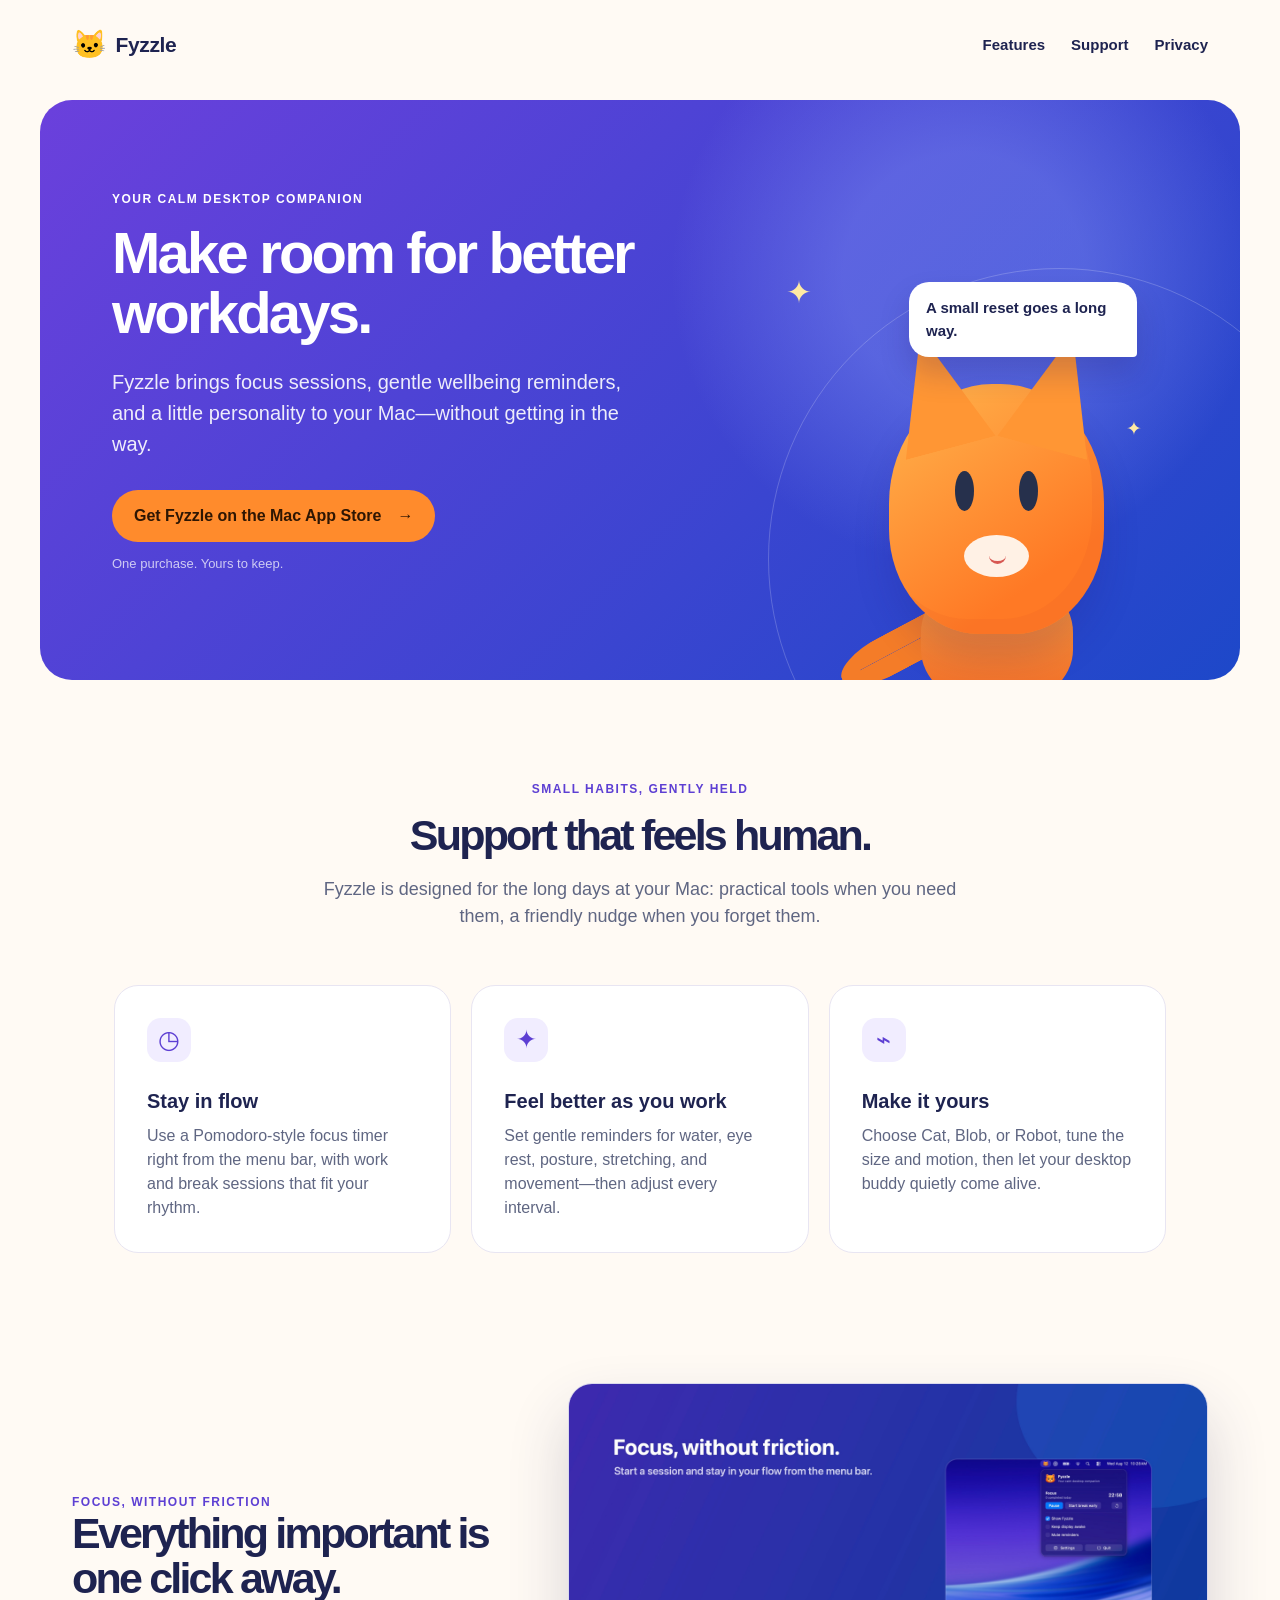
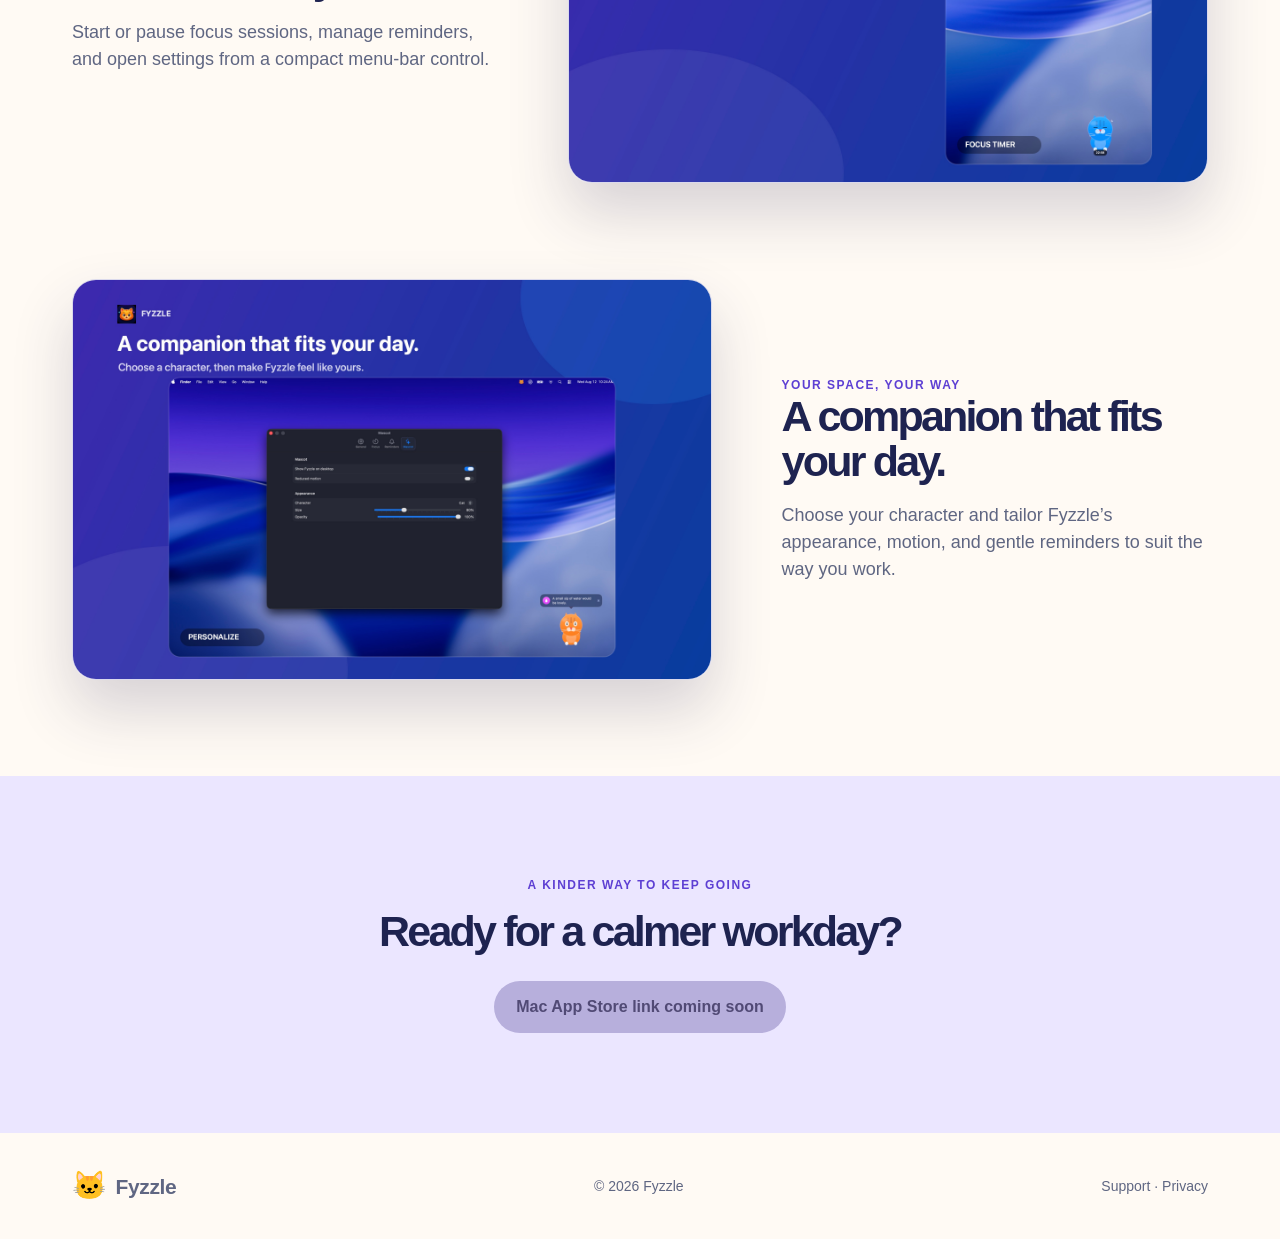
==== index.html @ 14cbb525 "Initial commit" ====
<!doctype html>
<html lang="en"><head><meta charset="utf-8"><meta name="viewport" content="width=device-width, initial-scale=1"><meta name="description" content="Fyzzle is a friendly macOS companion for focus, breaks, and healthier workdays."><title>Fyzzle — Your calm desktop companion</title><link rel="stylesheet" href="styles.css"></head>
<body>
  <header class="site-header"><a class="brand" href="./"><span class="brand-mark">🐱</span> Fyzzle</a><nav aria-label="Main navigation"><a href="#features">Features</a><a href="support/">Support</a><a href="privacy/">Privacy</a></nav></header>
  <main>
    <section class="hero"><div class="hero-copy"><p class="eyebrow">YOUR CALM DESKTOP COMPANION</p><h1>Make room for better workdays.</h1><p class="lede">Fyzzle brings focus sessions, gentle wellbeing reminders, and a little personality to your Mac—without getting in the way.</p><a class="button" href="#get-fyzzle">Get Fyzzle on the Mac App Store <span aria-hidden="true">→</span></a><p class="fine-print">One purchase. Yours to keep.</p></div><div class="hero-art" aria-label="A friendly orange Fyzzle cat mascot"><div class="star one">✦</div><div class="star two">✦</div><div class="cat"><span class="ear left"></span><span class="ear right"></span><span class="eye left"></span><span class="eye right"></span><span class="muzzle"></span><span class="mouth"></span><span class="body"></span><span class="tail"></span></div><div class="bubble">A small reset goes a long way.</div></div></section>
    <section class="intro" id="features"><p class="eyebrow">SMALL HABITS, GENTLY HELD</p><h2>Support that feels human.</h2><p>Fyzzle is designed for the long days at your Mac: practical tools when you need them, a friendly nudge when you forget them.</p></section>
    <section class="feature-grid"><article><span class="feature-icon">◷</span><h3>Stay in flow</h3><p>Use a Pomodoro-style focus timer right from the menu bar, with work and break sessions that fit your rhythm.</p></article><article><span class="feature-icon">✦</span><h3>Feel better as you work</h3><p>Set gentle reminders for water, eye rest, posture, stretching, and movement—then adjust every interval.</p></article><article><span class="feature-icon">⌁</span><h3>Make it yours</h3><p>Choose Cat, Blob, or Robot, tune the size and motion, then let your desktop buddy quietly come alive.</p></article></section>
    <section class="showcase"><div class="showcase-copy"><p class="eyebrow">FOCUS, WITHOUT FRICTION</p><h2>Everything important is one click away.</h2><p>Start or pause focus sessions, manage reminders, and open settings from a compact menu-bar control.</p></div><img src="assets/focus.jpg" alt="Fyzzle focus timer in the macOS menu bar"></section>
    <section class="showcase alternate"><img src="assets/personalize.jpg" alt="Fyzzle mascot customization settings"><div class="showcase-copy"><p class="eyebrow">YOUR SPACE, YOUR WAY</p><h2>A companion that fits your day.</h2><p>Choose your character and tailor Fyzzle’s appearance, motion, and gentle reminders to suit the way you work.</p></div></section>
    <section class="cta" id="get-fyzzle"><p class="eyebrow">A KINDER WAY TO KEEP GOING</p><h2>Ready for a calmer workday?</h2><a class="button disabled" aria-disabled="true">Mac App Store link coming soon</a></section>
  </main>
  <footer><a class="brand" href="./"><span class="brand-mark">🐱</span> Fyzzle</a><span>© 2026 Fyzzle</span><span><a href="support/">Support</a> · <a href="privacy/">Privacy</a></span></footer>
</body></html>
---- styles.css ----
:root { --ink:#1e2350; --muted:#5f6682; --cream:#fffaf4; --orange:#ff8b2c; --purple:#5d3fd3; --blue:#2149c9; --line:#e8e5f2; }
* { box-sizing:border-box; } html { scroll-behavior:smooth; } body { margin:0; background:var(--cream); color:var(--ink); font-family:-apple-system,BlinkMacSystemFont,"Segoe UI",sans-serif; line-height:1.5; } a { color:inherit; text-decoration:none; }
.site-header { max-width:1200px; padding:24px 32px; margin:auto; display:flex; align-items:center; justify-content:space-between; }.brand { font-size:21px; font-weight:800; display:inline-flex; gap:9px; align-items:center; letter-spacing:-.4px; }.brand-mark { font-size:28px; }.site-header nav { display:flex; gap:26px; font-weight:650; font-size:15px; }.site-header nav a:hover,footer a:hover { color:var(--purple); }
.hero { overflow:hidden; position:relative; max-width:1200px; min-height:580px; margin:10px auto 100px; border-radius:32px; padding:90px 72px; color:white; background:radial-gradient(circle at 77% 30%,#94a4ff55 0 12%,transparent 29%),linear-gradient(135deg,#6b40dc,#1d48c9); }.hero:after { content:""; position:absolute; width:580px; height:580px; right:-110px; bottom:-170px; border:1px solid #ffffff33; border-radius:50%; }.hero-copy { position:relative; z-index:2; max-width:580px; }.eyebrow { letter-spacing:1.5px; font-size:12px; font-weight:800; margin:0 0 15px; }.hero h1,.intro h2,.showcase h2,.cta h2 { font-size:58px; line-height:1.04; letter-spacing:-2.8px; margin:0; }.lede { font-size:20px; line-height:1.55; max-width:510px; opacity:.9; margin:23px 0 30px; }.button { display:inline-flex; gap:16px; align-items:center; border-radius:999px; padding:14px 22px; background:var(--orange); color:#2e1603; font-weight:800; transition:transform .2s; }.button:hover { transform:translateY(-2px); }.fine-print { font-size:13px; opacity:.72; margin-top:12px; }
.hero-art { position:absolute; z-index:1; right:94px; bottom:10px; width:365px; height:440px; }.bubble { position:absolute; z-index:3; right:9px; top:52px; width:228px; padding:15px 17px; border-radius:20px 20px 4px 20px; font-size:15px; font-weight:700; color:var(--ink); background:white; box-shadow:0 17px 30px #23126033; }.cat { position:absolute; right:42px; bottom:36px; width:215px; height:250px; border-radius:48% 48% 42% 42%; background:linear-gradient(145deg,#ffb54d,#ff7925 75%); box-shadow:inset -12px -15px #db57231f,0 24px 36px #1d1b7629; }.ear { position:absolute; top:-52px; width:93px; height:118px; background:#ff9634; clip-path:polygon(50% 0,100% 100%,0 100%); }.ear.left { left:0; transform:rotate(-15deg); }.ear.right { right:0; transform:rotate(15deg); }.eye { position:absolute; top:87px; width:19px; height:40px; background:#26304c; border-radius:50%; }.eye.left { left:66px; }.eye.right { right:66px; }.muzzle { position:absolute; bottom:57px; left:75px; width:65px; height:42px; background:#fff1e5; border-radius:50%; }.mouth { position:absolute; bottom:70px; left:100px; width:17px; height:11px; border-radius:0 0 20px 20px; border-bottom:3px solid #d75852; }.body { position:absolute; z-index:-1; width:152px; height:130px; bottom:-70px; left:32px; border-radius:45% 45% 42% 42%; background:linear-gradient(#ff9d3a,#f06c29); }.tail { position:absolute; z-index:-2; width:105px; height:37px; bottom:-41px; left:-53px; border-radius:100% 0 0 100%; border:20px solid #f47c28; border-right:0; transform:rotate(-28deg); }.star { position:absolute; color:#ffeaa3; font-size:31px; }.star.one { top:40px; left:5px; }.star.two { top:185px; right:4px; font-size:19px; }
.intro { max-width:710px; margin:0 auto 55px; padding:0 24px; text-align:center; }.intro h2,.showcase h2,.cta h2 { font-size:43px; color:var(--ink); }.intro>p:last-child { color:var(--muted); font-size:18px; }.feature-grid { max-width:1100px; margin:0 auto 130px; padding:0 24px; display:grid; grid-template-columns:repeat(3,1fr); gap:20px; }.feature-grid article { background:white; padding:32px; border:1px solid var(--line); border-radius:24px; }.feature-icon { width:44px; height:44px; display:grid; place-items:center; border-radius:14px; color:var(--purple); background:#f1edff; font-size:25px; }.feature-grid h3 { font-size:20px; margin:24px 0 8px; }.feature-grid p,.showcase p { color:var(--muted); margin:0; }
.showcase { max-width:1200px; margin:0 auto 96px; padding:0 32px; display:grid; grid-template-columns:.8fr 1.2fr; align-items:center; gap:70px; }.showcase.alternate { grid-template-columns:1.2fr .8fr; }.showcase img { width:100%; border-radius:24px; box-shadow:0 30px 60px #2d2a5630; border:1px solid #dad9ec; }.showcase-copy .eyebrow,.intro .eyebrow,.cta .eyebrow { color:var(--purple); }.showcase-copy p:last-child { font-size:18px; margin-top:18px; }.cta { text-align:center; padding:100px 24px; background:#ebe6ff; }.cta h2 { margin-bottom:28px; }.button.disabled { background:#b7afdc; color:#514a75; cursor:default; }.button.disabled:hover { transform:none; }
footer { max-width:1200px; margin:auto; padding:32px; display:flex; align-items:center; justify-content:space-between; color:var(--muted); font-size:14px; }.legal { max-width:780px; margin:55px auto 100px; padding:0 24px; }.legal h1 { margin:0; font-size:55px; letter-spacing:-2.5px; line-height:1.06; }.legal .lead { color:var(--muted); font-size:18px; margin:16px 0 45px; }.legal section { border-top:1px solid var(--line); padding:27px 0; }.legal h2 { font-size:22px; margin:0 0 9px; }.legal p { color:var(--muted); margin:0; }.legal .text-link { color:var(--purple); font-weight:700; text-decoration:underline; }
@media (max-width:800px) { .site-header { padding:20px; }.site-header nav { gap:14px; font-size:14px; }.hero { margin:0 16px 70px; padding:60px 29px 360px; min-height:700px; }.hero h1 { font-size:46px; }.hero-art { right:50%; transform:translateX(50%); bottom:8px; }.feature-grid,.showcase,.showcase.alternate { grid-template-columns:1fr; }.showcase,.showcase.alternate { gap:30px; margin-bottom:70px; }.showcase.alternate img { order:2; }.showcase { padding:0 24px; }.intro h2,.showcase h2,.cta h2 { font-size:36px; } footer { flex-direction:column; gap:15px; text-align:center; } }
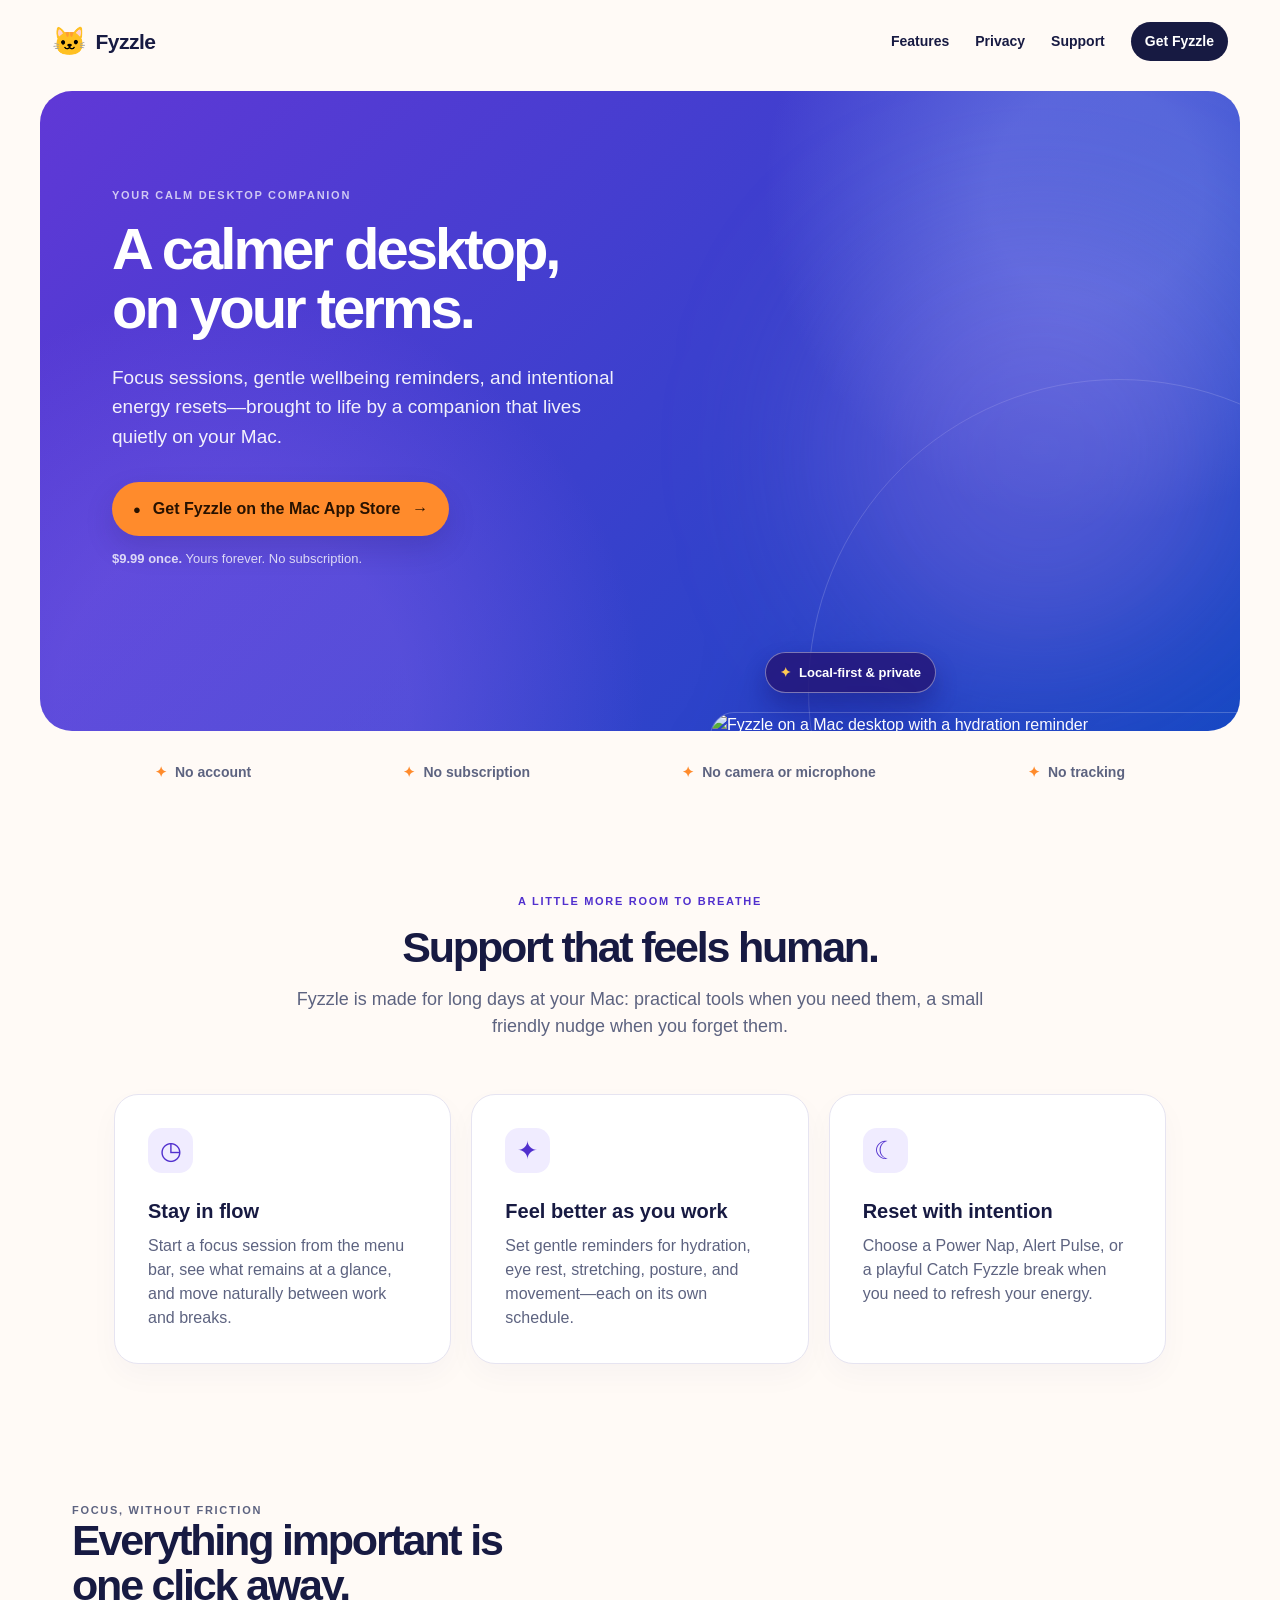
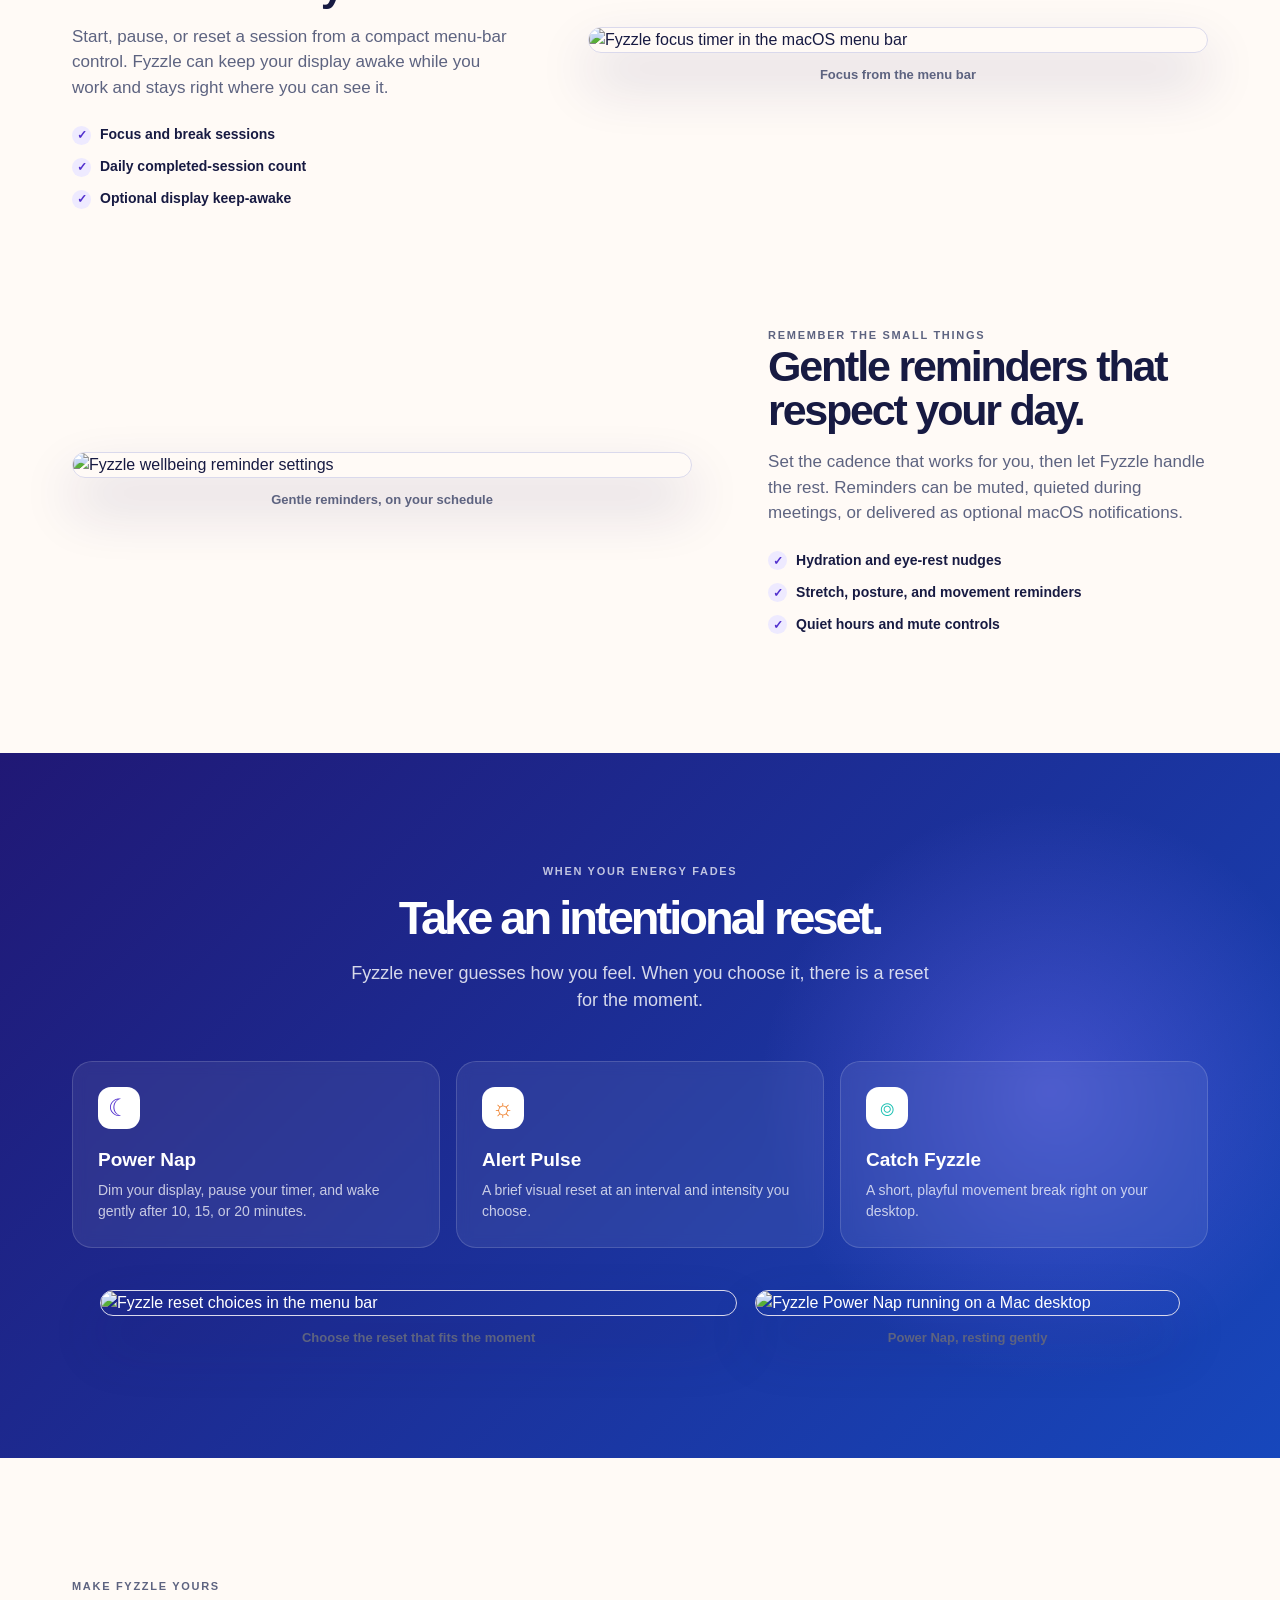
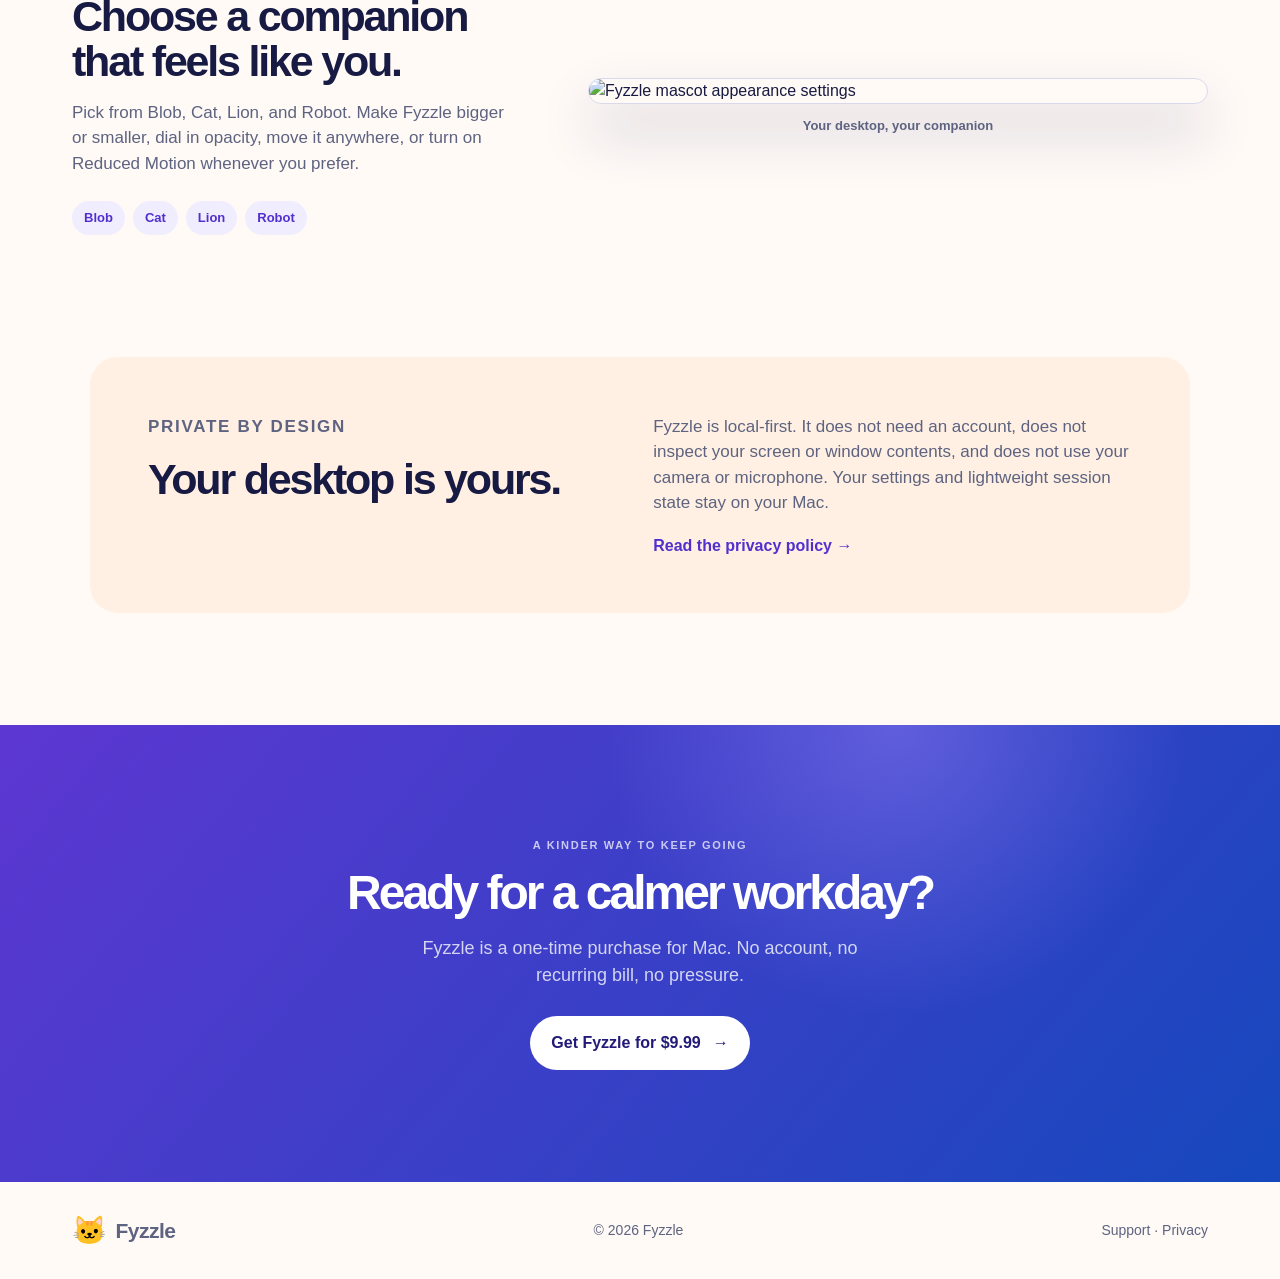
==== commit 6d17d0c4: "Updates website" ====
--- a/index.html
+++ b/index.html
@@ -1,14 +1,87 @@
 <!doctype html>
-<html lang="en"><head><meta charset="utf-8"><meta name="viewport" content="width=device-width, initial-scale=1"><meta name="description" content="Fyzzle is a friendly macOS companion for focus, breaks, and healthier workdays."><title>Fyzzle — Your calm desktop companion</title><link rel="stylesheet" href="styles.css"></head>
+<html lang="en">
+<head>
+  <meta charset="utf-8">
+  <meta name="viewport" content="width=device-width, initial-scale=1">
+  <meta name="description" content="Fyzzle is a calm, private Mac companion for focus, gentle reminders, and intentional resets.">
+  <meta name="theme-color" content="#30218e">
+  <meta property="og:title" content="Fyzzle — A calmer desktop, on your terms">
+  <meta property="og:description" content="Focus, gentle break reminders, and intentional resets for Mac. $9.99 once. Yours forever.">
+  <title>Fyzzle — A calmer desktop, on your terms</title>
+  <link rel="stylesheet" href="styles.css">
+</head>
 <body>
-  <header class="site-header"><a class="brand" href="./"><span class="brand-mark">🐱</span> Fyzzle</a><nav aria-label="Main navigation"><a href="#features">Features</a><a href="support/">Support</a><a href="privacy/">Privacy</a></nav></header>
+  <header class="site-header">
+    <a class="brand" href="./" aria-label="Fyzzle home"><span class="brand-mark">🐱</span><span>Fyzzle</span></a>
+    <nav aria-label="Main navigation"><a href="#features">Features</a><a href="#privacy">Privacy</a><a href="support/">Support</a><a class="nav-cta" href="https://apps.apple.com/gh/app/fyzzle/id6800666778?mt=12">Get Fyzzle</a></nav>
+  </header>
+
   <main>
-    <section class="hero"><div class="hero-copy"><p class="eyebrow">YOUR CALM DESKTOP COMPANION</p><h1>Make room for better workdays.</h1><p class="lede">Fyzzle brings focus sessions, gentle wellbeing reminders, and a little personality to your Mac—without getting in the way.</p><a class="button" href="#get-fyzzle">Get Fyzzle on the Mac App Store <span aria-hidden="true">→</span></a><p class="fine-print">One purchase. Yours to keep.</p></div><div class="hero-art" aria-label="A friendly orange Fyzzle cat mascot"><div class="star one">✦</div><div class="star two">✦</div><div class="cat"><span class="ear left"></span><span class="ear right"></span><span class="eye left"></span><span class="eye right"></span><span class="muzzle"></span><span class="mouth"></span><span class="body"></span><span class="tail"></span></div><div class="bubble">A small reset goes a long way.</div></div></section>
-    <section class="intro" id="features"><p class="eyebrow">SMALL HABITS, GENTLY HELD</p><h2>Support that feels human.</h2><p>Fyzzle is designed for the long days at your Mac: practical tools when you need them, a friendly nudge when you forget them.</p></section>
-    <section class="feature-grid"><article><span class="feature-icon">◷</span><h3>Stay in flow</h3><p>Use a Pomodoro-style focus timer right from the menu bar, with work and break sessions that fit your rhythm.</p></article><article><span class="feature-icon">✦</span><h3>Feel better as you work</h3><p>Set gentle reminders for water, eye rest, posture, stretching, and movement—then adjust every interval.</p></article><article><span class="feature-icon">⌁</span><h3>Make it yours</h3><p>Choose Cat, Blob, or Robot, tune the size and motion, then let your desktop buddy quietly come alive.</p></article></section>
-    <section class="showcase"><div class="showcase-copy"><p class="eyebrow">FOCUS, WITHOUT FRICTION</p><h2>Everything important is one click away.</h2><p>Start or pause focus sessions, manage reminders, and open settings from a compact menu-bar control.</p></div><img src="assets/focus.jpg" alt="Fyzzle focus timer in the macOS menu bar"></section>
-    <section class="showcase alternate"><img src="assets/personalize.jpg" alt="Fyzzle mascot customization settings"><div class="showcase-copy"><p class="eyebrow">YOUR SPACE, YOUR WAY</p><h2>A companion that fits your day.</h2><p>Choose your character and tailor Fyzzle’s appearance, motion, and gentle reminders to suit the way you work.</p></div></section>
-    <section class="cta" id="get-fyzzle"><p class="eyebrow">A KINDER WAY TO KEEP GOING</p><h2>Ready for a calmer workday?</h2><a class="button disabled" aria-disabled="true">Mac App Store link coming soon</a></section>
+    <section class="hero">
+      <div class="hero-copy">
+        <p class="eyebrow light">YOUR CALM DESKTOP COMPANION</p>
+        <h1>A calmer desktop,<br>on your terms.</h1>
+        <p class="lede">Focus sessions, gentle wellbeing reminders, and intentional energy resets—brought to life by a companion that lives quietly on your Mac.</p>
+        <div class="hero-actions"><a class="button button-store" href="https://apps.apple.com/gh/app/fyzzle/id6800666778?mt=12"><span class="apple">●</span> Get Fyzzle on the Mac App Store <span aria-hidden="true">→</span></a></div>
+        <p class="fine-print"><strong>$9.99 once.</strong> Yours forever. No subscription.</p>
+      </div>
+      <div class="hero-visual">
+        <div class="hero-glow"></div>
+        <img src="assets/screenshots/1.png" alt="Fyzzle on a Mac desktop with a hydration reminder" fetchpriority="high">
+        <div class="floating-note"><span>✦</span><span>Local-first &amp; private</span></div>
+      </div>
+    </section>
+
+    <section class="trust-bar" aria-label="Fyzzle principles">
+      <p><span>✦</span> No account</p><p><span>✦</span> No subscription</p><p><span>✦</span> No camera or microphone</p><p><span>✦</span> No tracking</p>
+    </section>
+
+    <section class="intro" id="features">
+      <p class="eyebrow">A LITTLE MORE ROOM TO BREATHE</p>
+      <h2>Support that feels human.</h2>
+      <p>Fyzzle is made for long days at your Mac: practical tools when you need them, a small friendly nudge when you forget them.</p>
+    </section>
+
+    <section class="feature-grid">
+      <article><span class="feature-icon">◷</span><h3>Stay in flow</h3><p>Start a focus session from the menu bar, see what remains at a glance, and move naturally between work and breaks.</p></article>
+      <article><span class="feature-icon">✦</span><h3>Feel better as you work</h3><p>Set gentle reminders for hydration, eye rest, stretching, posture, and movement—each on its own schedule.</p></article>
+      <article><span class="feature-icon">☾</span><h3>Reset with intention</h3><p>Choose a Power Nap, Alert Pulse, or a playful Catch Fyzzle break when you need to refresh your energy.</p></article>
+    </section>
+
+    <section class="showcase focus-showcase">
+      <div class="showcase-copy"><p class="eyebrow">FOCUS, WITHOUT FRICTION</p><h2>Everything important is one click away.</h2><p>Start, pause, or reset a session from a compact menu-bar control. Fyzzle can keep your display awake while you work and stays right where you can see it.</p><ul><li>Focus and break sessions</li><li>Daily completed-session count</li><li>Optional display keep-awake</li></ul></div>
+      <figure><img src="assets/screenshots/2.png" alt="Fyzzle focus timer in the macOS menu bar"><figcaption>Focus from the menu bar</figcaption></figure>
+    </section>
+
+    <section class="showcase alternate reminder-showcase">
+      <figure><img src="assets/screenshots/3.png" alt="Fyzzle wellbeing reminder settings"><figcaption>Gentle reminders, on your schedule</figcaption></figure>
+      <div class="showcase-copy"><p class="eyebrow">REMEMBER THE SMALL THINGS</p><h2>Gentle reminders that respect your day.</h2><p>Set the cadence that works for you, then let Fyzzle handle the rest. Reminders can be muted, quieted during meetings, or delivered as optional macOS notifications.</p><ul><li>Hydration and eye-rest nudges</li><li>Stretch, posture, and movement reminders</li><li>Quiet hours and mute controls</li></ul></div>
+    </section>
+
+    <section class="reset-section">
+      <div class="reset-copy"><p class="eyebrow light">WHEN YOUR ENERGY FADES</p><h2>Take an intentional reset.</h2><p>Fyzzle never guesses how you feel. When you choose it, there is a reset for the moment.</p></div>
+      <div class="reset-cards">
+        <article><span class="mode-icon moon">☾</span><h3>Power Nap</h3><p>Dim your display, pause your timer, and wake gently after 10, 15, or 20 minutes.</p></article>
+        <article><span class="mode-icon sun">☼</span><h3>Alert Pulse</h3><p>A brief visual reset at an interval and intensity you choose.</p></article>
+        <article><span class="mode-icon target">⌾</span><h3>Catch Fyzzle</h3><p>A short, playful movement break right on your desktop.</p></article>
+      </div>
+      <div class="reset-shots"><figure class="reset-screen"><img src="assets/screenshots/4.png" alt="Fyzzle reset choices in the menu bar"><figcaption>Choose the reset that fits the moment</figcaption></figure><figure class="reset-screen sleep-screen"><img src="assets/screenshots/4a.png" alt="Fyzzle Power Nap running on a Mac desktop"><figcaption>Power Nap, resting gently</figcaption></figure></div>
+    </section>
+
+    <section class="showcase personalize-showcase">
+      <div class="showcase-copy"><p class="eyebrow">MAKE FYZZLE YOURS</p><h2>Choose a companion that feels like you.</h2><p>Pick from Blob, Cat, Lion, and Robot. Make Fyzzle bigger or smaller, dial in opacity, move it anywhere, or turn on Reduced Motion whenever you prefer.</p><div class="character-list"><span>Blob</span><span>Cat</span><span>Lion</span><span>Robot</span></div></div>
+      <figure><img src="assets/screenshots/5.png" alt="Fyzzle mascot appearance settings"><figcaption>Your desktop, your companion</figcaption></figure>
+    </section>
+
+    <section class="privacy-section" id="privacy">
+      <div><p class="eyebrow">PRIVATE BY DESIGN</p><h2>Your desktop is yours.</h2></div>
+      <div><p>Fyzzle is local-first. It does not need an account, does not inspect your screen or window contents, and does not use your camera or microphone. Your settings and lightweight session state stay on your Mac.</p><a class="text-link" href="privacy/">Read the privacy policy <span aria-hidden="true">→</span></a></div>
+    </section>
+
+    <section class="cta" id="get-fyzzle">
+      <p class="eyebrow light">A KINDER WAY TO KEEP GOING</p><h2>Ready for a calmer workday?</h2><p>Fyzzle is a one-time purchase for Mac. No account, no recurring bill, no pressure.</p><a class="button button-light" href="https://apps.apple.com/gh/app/fyzzle/id6800666778?mt=12">Get Fyzzle for $9.99 <span aria-hidden="true">→</span></a>
+    </section>
   </main>
-  <footer><a class="brand" href="./"><span class="brand-mark">🐱</span> Fyzzle</a><span>© 2026 Fyzzle</span><span><a href="support/">Support</a> · <a href="privacy/">Privacy</a></span></footer>
-</body></html>
+  <footer><a class="brand" href="./"><span class="brand-mark">🐱</span><span>Fyzzle</span></a><span>© 2026 Fyzzle</span><span><a href="support/">Support</a> · <a href="privacy/">Privacy</a></span></footer>
+</body>
+</html>
--- a/styles.css
+++ b/styles.css
@@ -1,9 +1 @@
-:root { --ink:#1e2350; --muted:#5f6682; --cream:#fffaf4; --orange:#ff8b2c; --purple:#5d3fd3; --blue:#2149c9; --line:#e8e5f2; }
-* { box-sizing:border-box; } html { scroll-behavior:smooth; } body { margin:0; background:var(--cream); color:var(--ink); font-family:-apple-system,BlinkMacSystemFont,"Segoe UI",sans-serif; line-height:1.5; } a { color:inherit; text-decoration:none; }
-.site-header { max-width:1200px; padding:24px 32px; margin:auto; display:flex; align-items:center; justify-content:space-between; }.brand { font-size:21px; font-weight:800; display:inline-flex; gap:9px; align-items:center; letter-spacing:-.4px; }.brand-mark { font-size:28px; }.site-header nav { display:flex; gap:26px; font-weight:650; font-size:15px; }.site-header nav a:hover,footer a:hover { color:var(--purple); }
-.hero { overflow:hidden; position:relative; max-width:1200px; min-height:580px; margin:10px auto 100px; border-radius:32px; padding:90px 72px; color:white; background:radial-gradient(circle at 77% 30%,#94a4ff55 0 12%,transparent 29%),linear-gradient(135deg,#6b40dc,#1d48c9); }.hero:after { content:""; position:absolute; width:580px; height:580px; right:-110px; bottom:-170px; border:1px solid #ffffff33; border-radius:50%; }.hero-copy { position:relative; z-index:2; max-width:580px; }.eyebrow { letter-spacing:1.5px; font-size:12px; font-weight:800; margin:0 0 15px; }.hero h1,.intro h2,.showcase h2,.cta h2 { font-size:58px; line-height:1.04; letter-spacing:-2.8px; margin:0; }.lede { font-size:20px; line-height:1.55; max-width:510px; opacity:.9; margin:23px 0 30px; }.button { display:inline-flex; gap:16px; align-items:center; border-radius:999px; padding:14px 22px; background:var(--orange); color:#2e1603; font-weight:800; transition:transform .2s; }.button:hover { transform:translateY(-2px); }.fine-print { font-size:13px; opacity:.72; margin-top:12px; }
-.hero-art { position:absolute; z-index:1; right:94px; bottom:10px; width:365px; height:440px; }.bubble { position:absolute; z-index:3; right:9px; top:52px; width:228px; padding:15px 17px; border-radius:20px 20px 4px 20px; font-size:15px; font-weight:700; color:var(--ink); background:white; box-shadow:0 17px 30px #23126033; }.cat { position:absolute; right:42px; bottom:36px; width:215px; height:250px; border-radius:48% 48% 42% 42%; background:linear-gradient(145deg,#ffb54d,#ff7925 75%); box-shadow:inset -12px -15px #db57231f,0 24px 36px #1d1b7629; }.ear { position:absolute; top:-52px; width:93px; height:118px; background:#ff9634; clip-path:polygon(50% 0,100% 100%,0 100%); }.ear.left { left:0; transform:rotate(-15deg); }.ear.right { right:0; transform:rotate(15deg); }.eye { position:absolute; top:87px; width:19px; height:40px; background:#26304c; border-radius:50%; }.eye.left { left:66px; }.eye.right { right:66px; }.muzzle { position:absolute; bottom:57px; left:75px; width:65px; height:42px; background:#fff1e5; border-radius:50%; }.mouth { position:absolute; bottom:70px; left:100px; width:17px; height:11px; border-radius:0 0 20px 20px; border-bottom:3px solid #d75852; }.body { position:absolute; z-index:-1; width:152px; height:130px; bottom:-70px; left:32px; border-radius:45% 45% 42% 42%; background:linear-gradient(#ff9d3a,#f06c29); }.tail { position:absolute; z-index:-2; width:105px; height:37px; bottom:-41px; left:-53px; border-radius:100% 0 0 100%; border:20px solid #f47c28; border-right:0; transform:rotate(-28deg); }.star { position:absolute; color:#ffeaa3; font-size:31px; }.star.one { top:40px; left:5px; }.star.two { top:185px; right:4px; font-size:19px; }
-.intro { max-width:710px; margin:0 auto 55px; padding:0 24px; text-align:center; }.intro h2,.showcase h2,.cta h2 { font-size:43px; color:var(--ink); }.intro>p:last-child { color:var(--muted); font-size:18px; }.feature-grid { max-width:1100px; margin:0 auto 130px; padding:0 24px; display:grid; grid-template-columns:repeat(3,1fr); gap:20px; }.feature-grid article { background:white; padding:32px; border:1px solid var(--line); border-radius:24px; }.feature-icon { width:44px; height:44px; display:grid; place-items:center; border-radius:14px; color:var(--purple); background:#f1edff; font-size:25px; }.feature-grid h3 { font-size:20px; margin:24px 0 8px; }.feature-grid p,.showcase p { color:var(--muted); margin:0; }
-.showcase { max-width:1200px; margin:0 auto 96px; padding:0 32px; display:grid; grid-template-columns:.8fr 1.2fr; align-items:center; gap:70px; }.showcase.alternate { grid-template-columns:1.2fr .8fr; }.showcase img { width:100%; border-radius:24px; box-shadow:0 30px 60px #2d2a5630; border:1px solid #dad9ec; }.showcase-copy .eyebrow,.intro .eyebrow,.cta .eyebrow { color:var(--purple); }.showcase-copy p:last-child { font-size:18px; margin-top:18px; }.cta { text-align:center; padding:100px 24px; background:#ebe6ff; }.cta h2 { margin-bottom:28px; }.button.disabled { background:#b7afdc; color:#514a75; cursor:default; }.button.disabled:hover { transform:none; }
-footer { max-width:1200px; margin:auto; padding:32px; display:flex; align-items:center; justify-content:space-between; color:var(--muted); font-size:14px; }.legal { max-width:780px; margin:55px auto 100px; padding:0 24px; }.legal h1 { margin:0; font-size:55px; letter-spacing:-2.5px; line-height:1.06; }.legal .lead { color:var(--muted); font-size:18px; margin:16px 0 45px; }.legal section { border-top:1px solid var(--line); padding:27px 0; }.legal h2 { font-size:22px; margin:0 0 9px; }.legal p { color:var(--muted); margin:0; }.legal .text-link { color:var(--purple); font-weight:700; text-decoration:underline; }
-@media (max-width:800px) { .site-header { padding:20px; }.site-header nav { gap:14px; font-size:14px; }.hero { margin:0 16px 70px; padding:60px 29px 360px; min-height:700px; }.hero h1 { font-size:46px; }.hero-art { right:50%; transform:translateX(50%); bottom:8px; }.feature-grid,.showcase,.showcase.alternate { grid-template-columns:1fr; }.showcase,.showcase.alternate { gap:30px; margin-bottom:70px; }.showcase.alternate img { order:2; }.showcase { padding:0 24px; }.intro h2,.showcase h2,.cta h2 { font-size:36px; } footer { flex-direction:column; gap:15px; text-align:center; } }
+:root{--ink:#171a42;--muted:#5d6380;--cream:#fffaf6;--paper:#fff;--orange:#ff8b2c;--purple:#5130ce;--deep:#211a79;--blue:#1146bd;--line:#e6e4f1}*{box-sizing:border-box}html{scroll-behavior:smooth}body{margin:0;background:var(--cream);color:var(--ink);font-family:-apple-system,BlinkMacSystemFont,"Segoe UI",sans-serif;line-height:1.5}a{color:inherit;text-decoration:none}.site-header{max-width:1240px;padding:22px 32px;margin:auto;display:flex;align-items:center;justify-content:space-between}.brand{font-size:21px;font-weight:800;display:inline-flex;gap:9px;align-items:center;letter-spacing:-.5px}.brand-mark{font-size:28px;line-height:1}.site-header nav{display:flex;gap:26px;align-items:center;font-size:14px;font-weight:700}.site-header nav>a:not(.nav-cta):hover,footer a:hover{color:var(--purple)}.nav-cta{padding:9px 14px;background:var(--ink);color:#fff;border-radius:999px}.hero{max-width:1200px;min-height:640px;overflow:hidden;position:relative;margin:8px auto 0;border-radius:32px;padding:96px 72px;color:#fff;background:radial-gradient(circle at 88% 16%,#a9b8ff50 0 9%,transparent 28%),radial-gradient(circle at 16% 96%,#a877ff40 0 15%,transparent 35%),linear-gradient(135deg,#6038d6,#1648c4)}.hero:after{content:"";position:absolute;width:620px;height:620px;right:-190px;bottom:-270px;border:1px solid #ffffff2e;border-radius:50%}.hero-copy{position:relative;z-index:2;max-width:560px}.eyebrow{letter-spacing:1.7px;font-size:11px;font-weight:850;margin:0 0 15px;color:var(--purple)}.eyebrow.light{color:#ffffffb8}.hero h1,.intro h2,.showcase h2,.reset-copy h2,.privacy-section h2,.cta h2{font-size:58px;line-height:1.03;letter-spacing:-3px;margin:0}.lede{font-size:19px;line-height:1.55;max-width:520px;opacity:.92;margin:25px 0 31px}.button{display:inline-flex;gap:12px;align-items:center;border-radius:999px;padding:15px 21px;background:var(--orange);color:#281200;font-weight:800;box-shadow:0 12px 28px #24176832;transition:transform .2s,box-shadow .2s}.button:hover{transform:translateY(-2px);box-shadow:0 16px 35px #24176843}.apple{font-size:13px}.fine-print{font-size:13px;opacity:.78;margin:13px 0 0}.hero-visual{position:absolute;z-index:1;right:-110px;bottom:-7px;width:640px;filter:drop-shadow(0 30px 32px #16086b4d)}.hero-visual img{display:block;width:100%;border:1px solid #ffffff36;border-radius:24px 0 0 0}.hero-glow{position:absolute;width:420px;height:420px;right:100px;bottom:80px;background:#a98cff55;filter:blur(80px);border-radius:50%}.floating-note{position:absolute;left:55px;bottom:45px;display:flex;gap:8px;align-items:center;padding:10px 14px;border:1px solid #fff6;background:#25177ad9;border-radius:999px;font-weight:700;font-size:13px;box-shadow:0 12px 22px #12106a50}.floating-note span:first-child{color:#ffca53}.trust-bar{max-width:1020px;margin:0 auto;padding:31px 25px 110px;display:flex;justify-content:space-between;gap:18px;color:var(--muted);font-size:14px;font-weight:700}.trust-bar p{margin:0;display:flex;align-items:center;gap:8px}.trust-bar span{color:var(--orange)}.intro{max-width:740px;margin:0 auto 54px;padding:0 24px;text-align:center}.intro h2,.showcase h2,.privacy-section h2{font-size:43px;color:var(--ink);letter-spacing:-2.2px}.intro>p:last-child{color:var(--muted);font-size:18px;margin:17px 0 0}.feature-grid{max-width:1100px;margin:0 auto 138px;padding:0 24px;display:grid;grid-template-columns:repeat(3,1fr);gap:20px}.feature-grid article{background:var(--paper);padding:33px;border:1px solid var(--line);border-radius:24px;box-shadow:0 12px 30px #24215a08}.feature-icon{width:45px;height:45px;display:grid;place-items:center;border-radius:14px;color:var(--purple);background:#f0ecff;font-size:25px}.feature-grid h3{font-size:20px;margin:23px 0 8px}.feature-grid p,.showcase p{color:var(--muted);margin:0}.showcase{max-width:1200px;margin:0 auto 118px;padding:0 32px;display:grid;grid-template-columns:.83fr 1.17fr;align-items:center;gap:76px}.showcase.alternate{grid-template-columns:1.17fr .83fr}.showcase figure,.reset-screen{margin:0}.showcase img,.reset-screen img{display:block;width:100%;border-radius:24px;box-shadow:0 28px 55px #211d6330;border:1px solid #dad9ec}.showcase figcaption,.reset-screen figcaption{padding-top:12px;color:var(--muted);font-size:13px;font-weight:700;text-align:center}.showcase-copy p:last-of-type{font-size:17px;margin-top:17px}.showcase ul{list-style:none;padding:0;margin:24px 0 0;display:grid;gap:11px;font-size:14px;font-weight:700}.showcase li:before{content:"✓";display:inline-grid;place-items:center;width:19px;height:19px;margin-right:9px;border-radius:50%;background:#eeeaff;color:var(--purple);font-size:12px}.reset-section{overflow:hidden;margin:0 0 120px;padding:110px max(32px,calc((100vw - 1136px)/2));color:#fff;background:radial-gradient(circle at 82% 48%,#7a73ff65,transparent 26%),linear-gradient(135deg,#201875,#1747bc)}.reset-copy{max-width:600px;text-align:center;margin:0 auto 47px}.reset-copy h2{font-size:47px}.reset-copy p:last-child{font-size:18px;opacity:.82;margin:17px 0 0}.reset-cards{display:grid;grid-template-columns:repeat(3,1fr);gap:16px;margin-bottom:42px}.reset-cards article{padding:25px;background:#ffffff13;border:1px solid #ffffff26;border-radius:20px;backdrop-filter:blur(7px)}.reset-cards h3{font-size:19px;margin:17px 0 6px}.reset-cards p{margin:0;color:#ffffffbd;font-size:14px}.mode-icon{display:grid;place-items:center;width:42px;height:42px;border-radius:13px;background:#fff;color:var(--purple);font-size:24px}.mode-icon.sun{color:#ed7920}.mode-icon.target{color:#16bfb1}.reset-shots{display:grid;grid-template-columns:1.2fr .8fr;gap:18px;align-items:center;max-width:1080px;margin:auto}.reset-screen{margin:0}.sleep-screen img{border-radius:20px}.personalize-showcase{margin-bottom:122px}.character-list{display:flex;flex-wrap:wrap;gap:8px;margin-top:25px}.character-list span{padding:7px 12px;border-radius:999px;background:#f0edff;color:var(--purple);font-size:13px;font-weight:800}.privacy-section{max-width:1100px;margin:0 auto 112px;padding:55px 58px;display:grid;grid-template-columns:1fr 1.1fr;gap:70px;border-radius:28px;background:#fff0e3}.privacy-section p:last-of-type{margin:2px 0 18px;color:var(--muted);font-size:17px}.text-link{color:var(--purple);font-weight:800}.cta{text-align:center;padding:112px 24px;color:#fff;background:radial-gradient(circle at 70% 0,#a38dff63,transparent 29%),linear-gradient(130deg,#5d37d1,#1648bd)}.cta h2{font-size:48px}.cta>p:not(.eyebrow){margin:17px auto 27px;max-width:500px;color:#ffffffc7;font-size:18px}.button-light{background:#fff;color:var(--deep);box-shadow:none}footer{max-width:1200px;margin:auto;padding:33px 32px;display:flex;align-items:center;justify-content:space-between;color:var(--muted);font-size:14px}.legal{max-width:780px;margin:55px auto 100px;padding:0 24px}.legal h1{margin:0;font-size:55px;letter-spacing:-2.5px;line-height:1.06}.legal .lead{color:var(--muted);font-size:18px;margin:16px 0 45px}.legal section{border-top:1px solid var(--line);padding:27px 0}.legal h2{font-size:22px;margin:0 0 9px}.legal p{color:var(--muted);margin:0}.legal .text-link{text-decoration:underline}@media(max-width:900px){.hero{margin:0 16px;padding:62px 34px 388px;min-height:735px}.hero h1{font-size:50px}.hero-visual{right:50%;transform:translateX(50%);width:580px}.trust-bar{padding:28px 28px 80px;flex-wrap:wrap;justify-content:center}.feature-grid,.reset-cards,.reset-shots{grid-template-columns:1fr}.showcase,.showcase.alternate,.privacy-section{grid-template-columns:1fr;gap:35px}.showcase.alternate figure{order:2}.showcase{padding:0 24px;margin-bottom:80px}.showcase h2,.intro h2,.privacy-section h2{font-size:38px}.privacy-section{margin:0 24px 80px;padding:38px}.reset-section{padding:80px 24px;margin-bottom:80px}}@media(max-width:620px){.site-header{padding:18px 20px}.site-header nav a:not(.nav-cta){display:none}.hero{padding:55px 25px 350px;min-height:660px}.hero h1{font-size:42px;letter-spacing:-2.5px}.lede{font-size:17px}.hero-visual{width:510px;bottom:7px}.floating-note{left:38px;bottom:28px}.trust-bar{display:grid;grid-template-columns:1fr 1fr;padding-bottom:66px;font-size:13px}.feature-grid{margin-bottom:78px}.feature-grid article{padding:27px}.reset-copy h2,.cta h2{font-size:39px}.reset-section{padding:70px 22px}.privacy-section{padding:32px 27px}.site-header nav{gap:0}footer{flex-direction:column;gap:15px;text-align:center}}
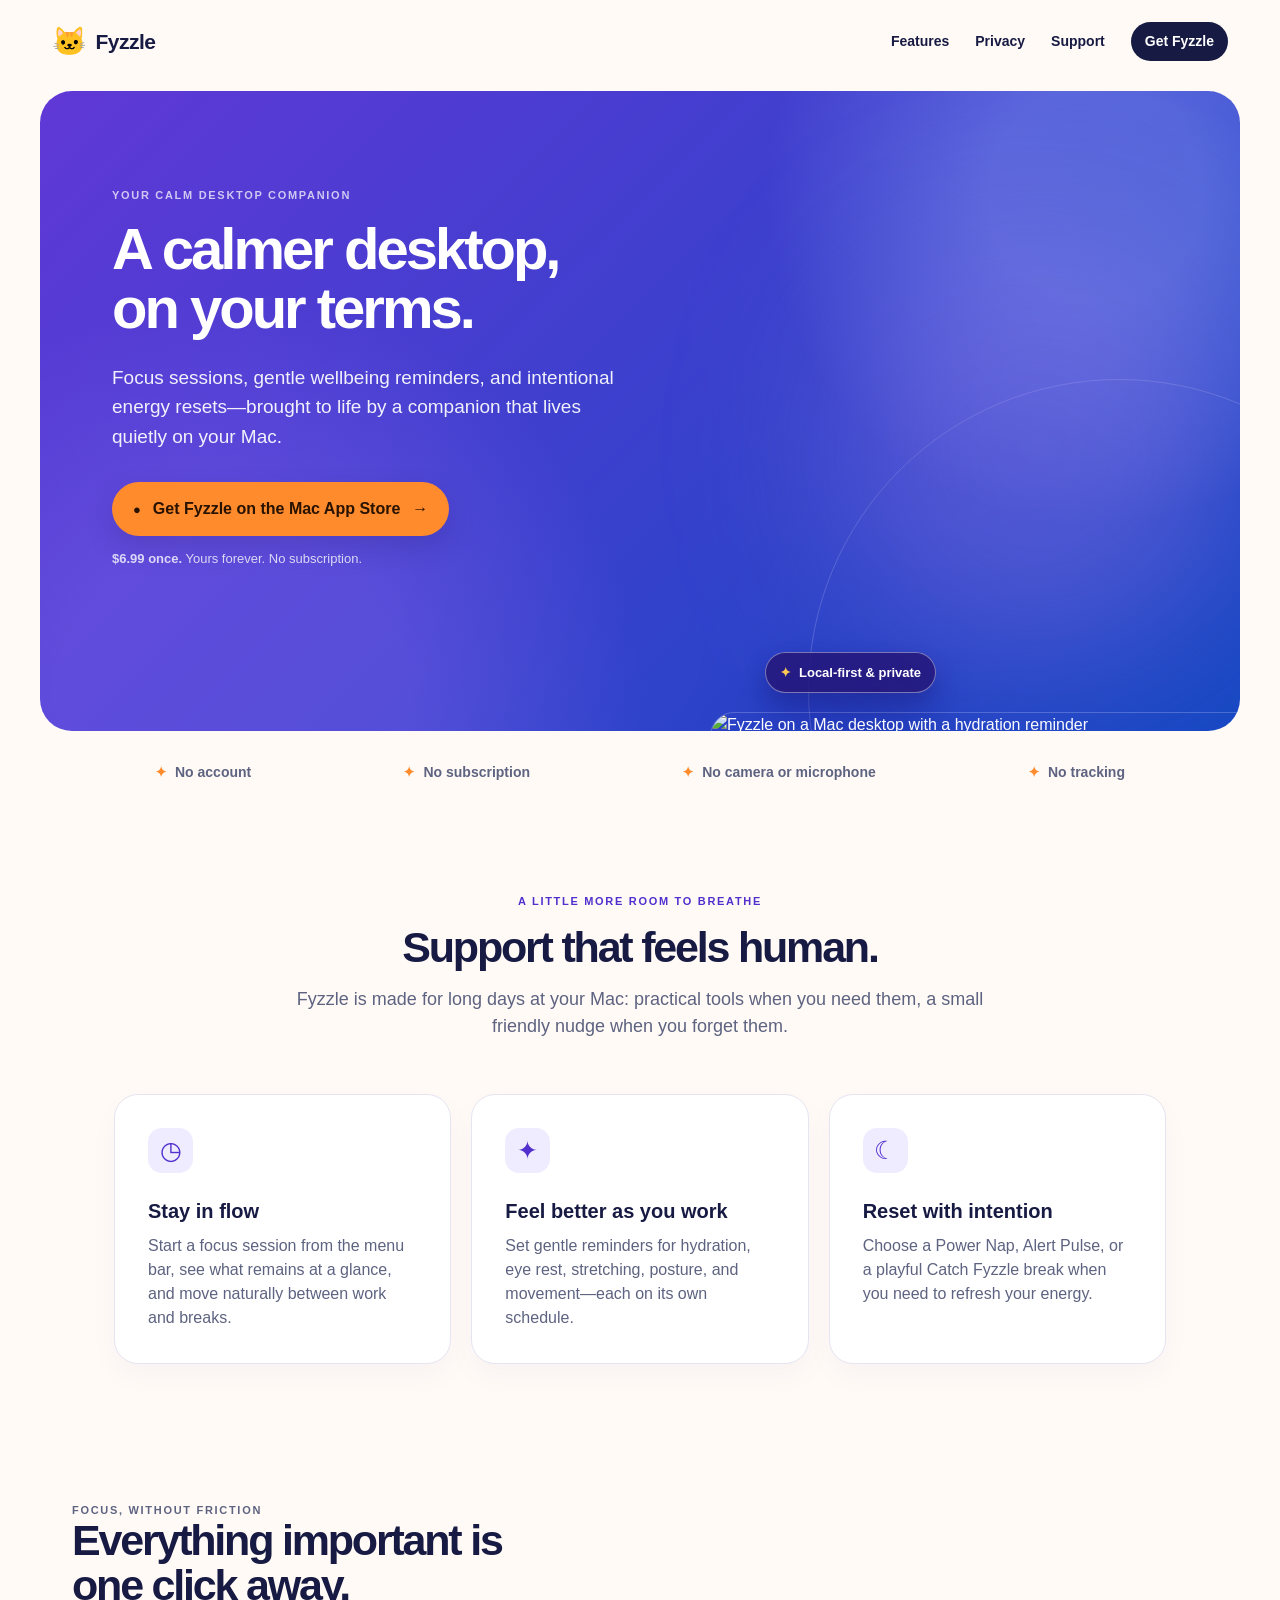
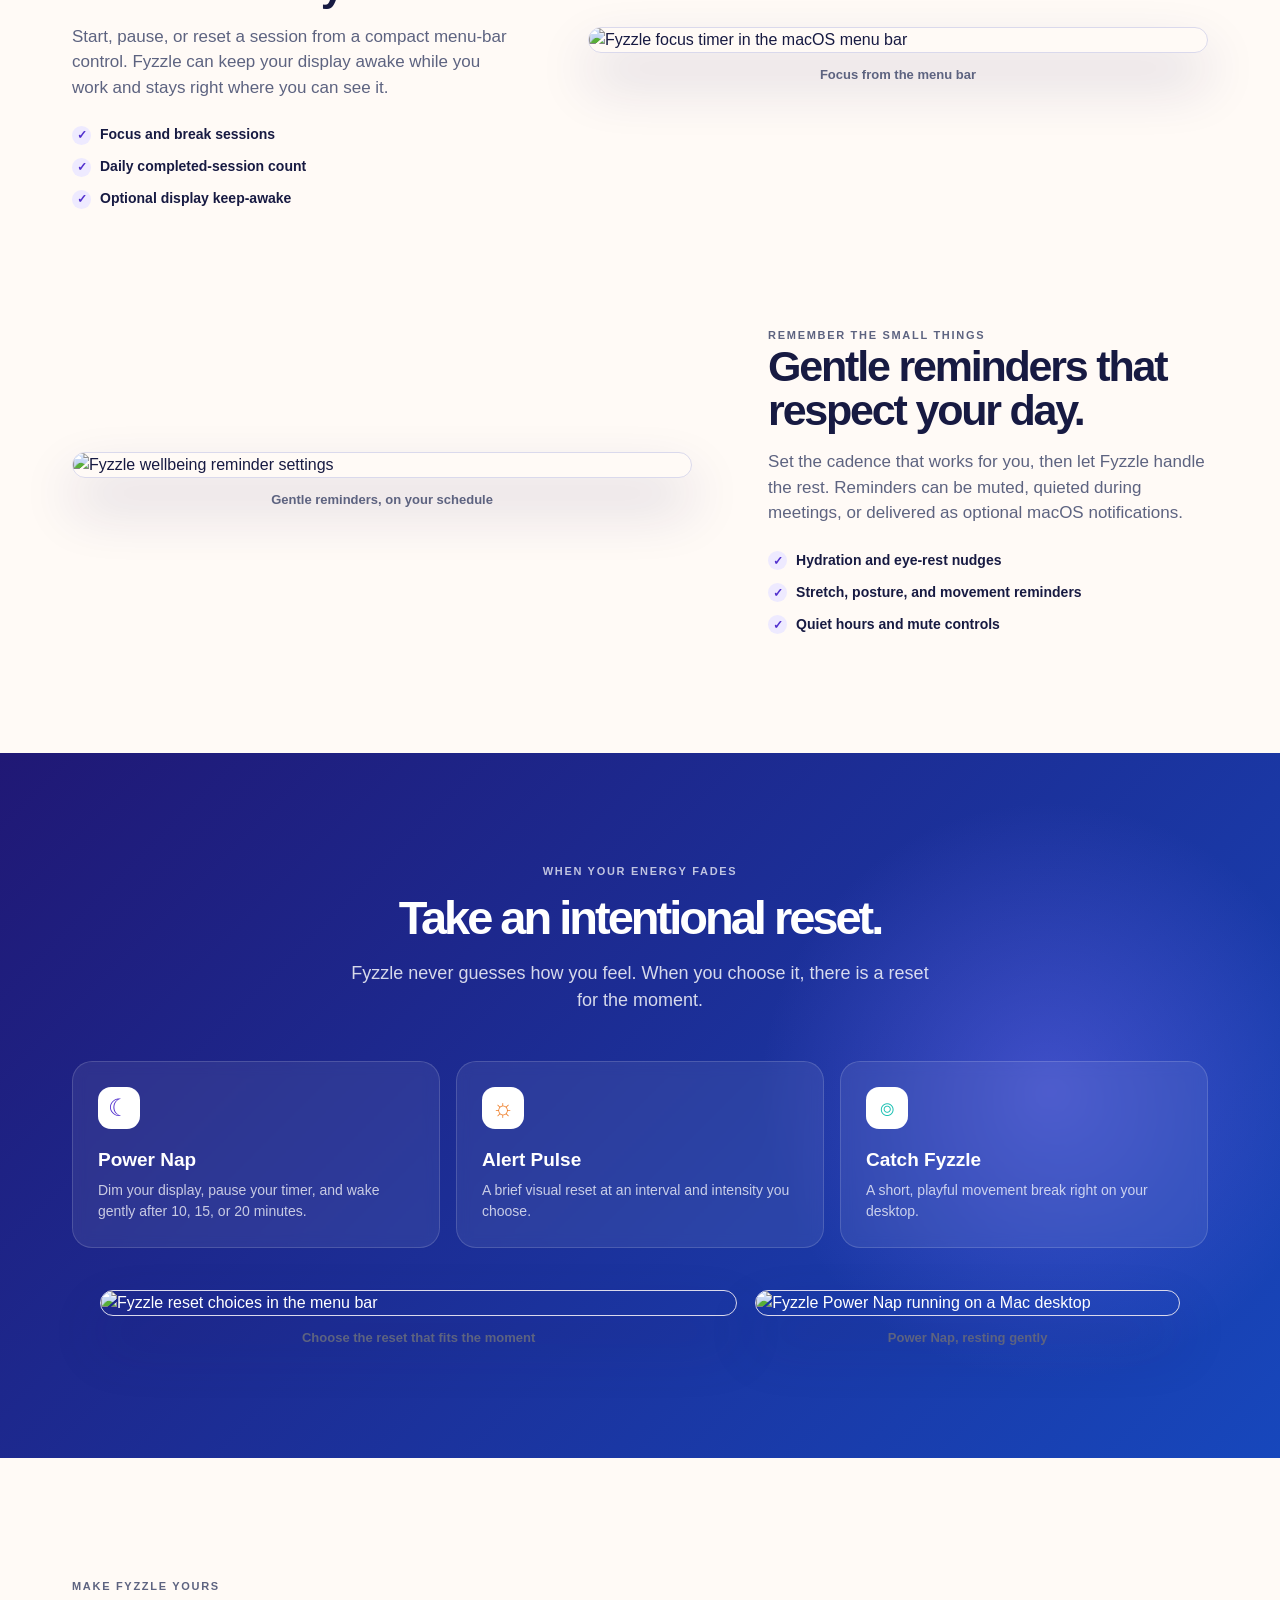
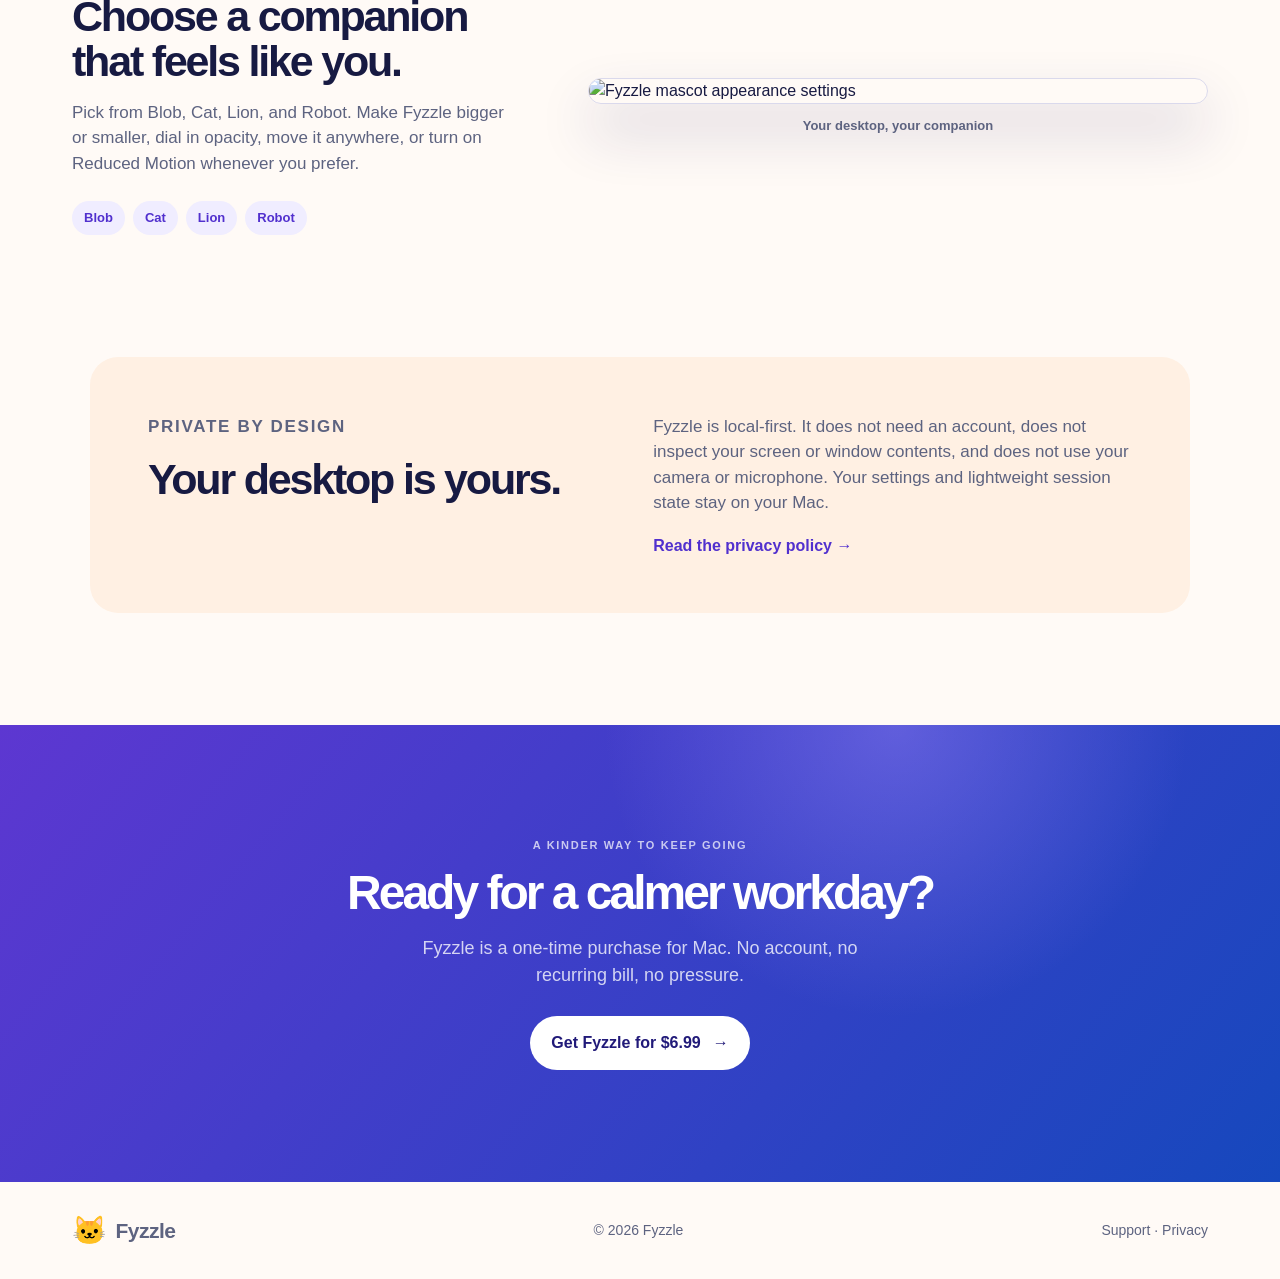
==== commit 0a8ebd54: "Updates price to 6.99" ====
--- a/index.html
+++ b/index.html
@@ -6,14 +6,14 @@
   <meta name="description" content="Fyzzle is a calm, private Mac companion for focus, gentle reminders, and intentional resets.">
   <meta name="theme-color" content="#30218e">
   <meta property="og:title" content="Fyzzle — A calmer desktop, on your terms">
-  <meta property="og:description" content="Focus, gentle break reminders, and intentional resets for Mac. $9.99 once. Yours forever.">
+  <meta property="og:description" content="Focus, gentle break reminders, and intentional resets for Mac. $6.99 once. Yours forever.">
   <title>Fyzzle — A calmer desktop, on your terms</title>
   <link rel="stylesheet" href="styles.css">
 </head>
 <body>
   <header class="site-header">
     <a class="brand" href="./" aria-label="Fyzzle home"><span class="brand-mark">🐱</span><span>Fyzzle</span></a>
-    <nav aria-label="Main navigation"><a href="#features">Features</a><a href="#privacy">Privacy</a><a href="support/">Support</a><a class="nav-cta" href="https://apps.apple.com/gh/app/fyzzle/id6800666778?mt=12">Get Fyzzle</a></nav>
+    <nav aria-label="Main navigation"><a href="#features">Features</a><a href="privacy/">Privacy</a><a href="support/">Support</a><a class="nav-cta" href="https://apps.apple.com/gh/app/fyzzle/id6800666778?mt=12">Get Fyzzle</a></nav>
   </header>
 
   <main>
@@ -23,7 +23,7 @@
         <h1>A calmer desktop,<br>on your terms.</h1>
         <p class="lede">Focus sessions, gentle wellbeing reminders, and intentional energy resets—brought to life by a companion that lives quietly on your Mac.</p>
         <div class="hero-actions"><a class="button button-store" href="https://apps.apple.com/gh/app/fyzzle/id6800666778?mt=12"><span class="apple">●</span> Get Fyzzle on the Mac App Store <span aria-hidden="true">→</span></a></div>
-        <p class="fine-print"><strong>$9.99 once.</strong> Yours forever. No subscription.</p>
+        <p class="fine-print"><strong>$6.99 once.</strong> Yours forever. No subscription.</p>
       </div>
       <div class="hero-visual">
         <div class="hero-glow"></div>
@@ -79,7 +79,7 @@
     </section>
 
     <section class="cta" id="get-fyzzle">
-      <p class="eyebrow light">A KINDER WAY TO KEEP GOING</p><h2>Ready for a calmer workday?</h2><p>Fyzzle is a one-time purchase for Mac. No account, no recurring bill, no pressure.</p><a class="button button-light" href="https://apps.apple.com/gh/app/fyzzle/id6800666778?mt=12">Get Fyzzle for $9.99 <span aria-hidden="true">→</span></a>
+      <p class="eyebrow light">A KINDER WAY TO KEEP GOING</p><h2>Ready for a calmer workday?</h2><p>Fyzzle is a one-time purchase for Mac. No account, no recurring bill, no pressure.</p><a class="button button-light" href="https://apps.apple.com/gh/app/fyzzle/id6800666778?mt=12">Get Fyzzle for $6.99 <span aria-hidden="true">→</span></a>
     </section>
   </main>
   <footer><a class="brand" href="./"><span class="brand-mark">🐱</span><span>Fyzzle</span></a><span>© 2026 Fyzzle</span><span><a href="support/">Support</a> · <a href="privacy/">Privacy</a></span></footer>
